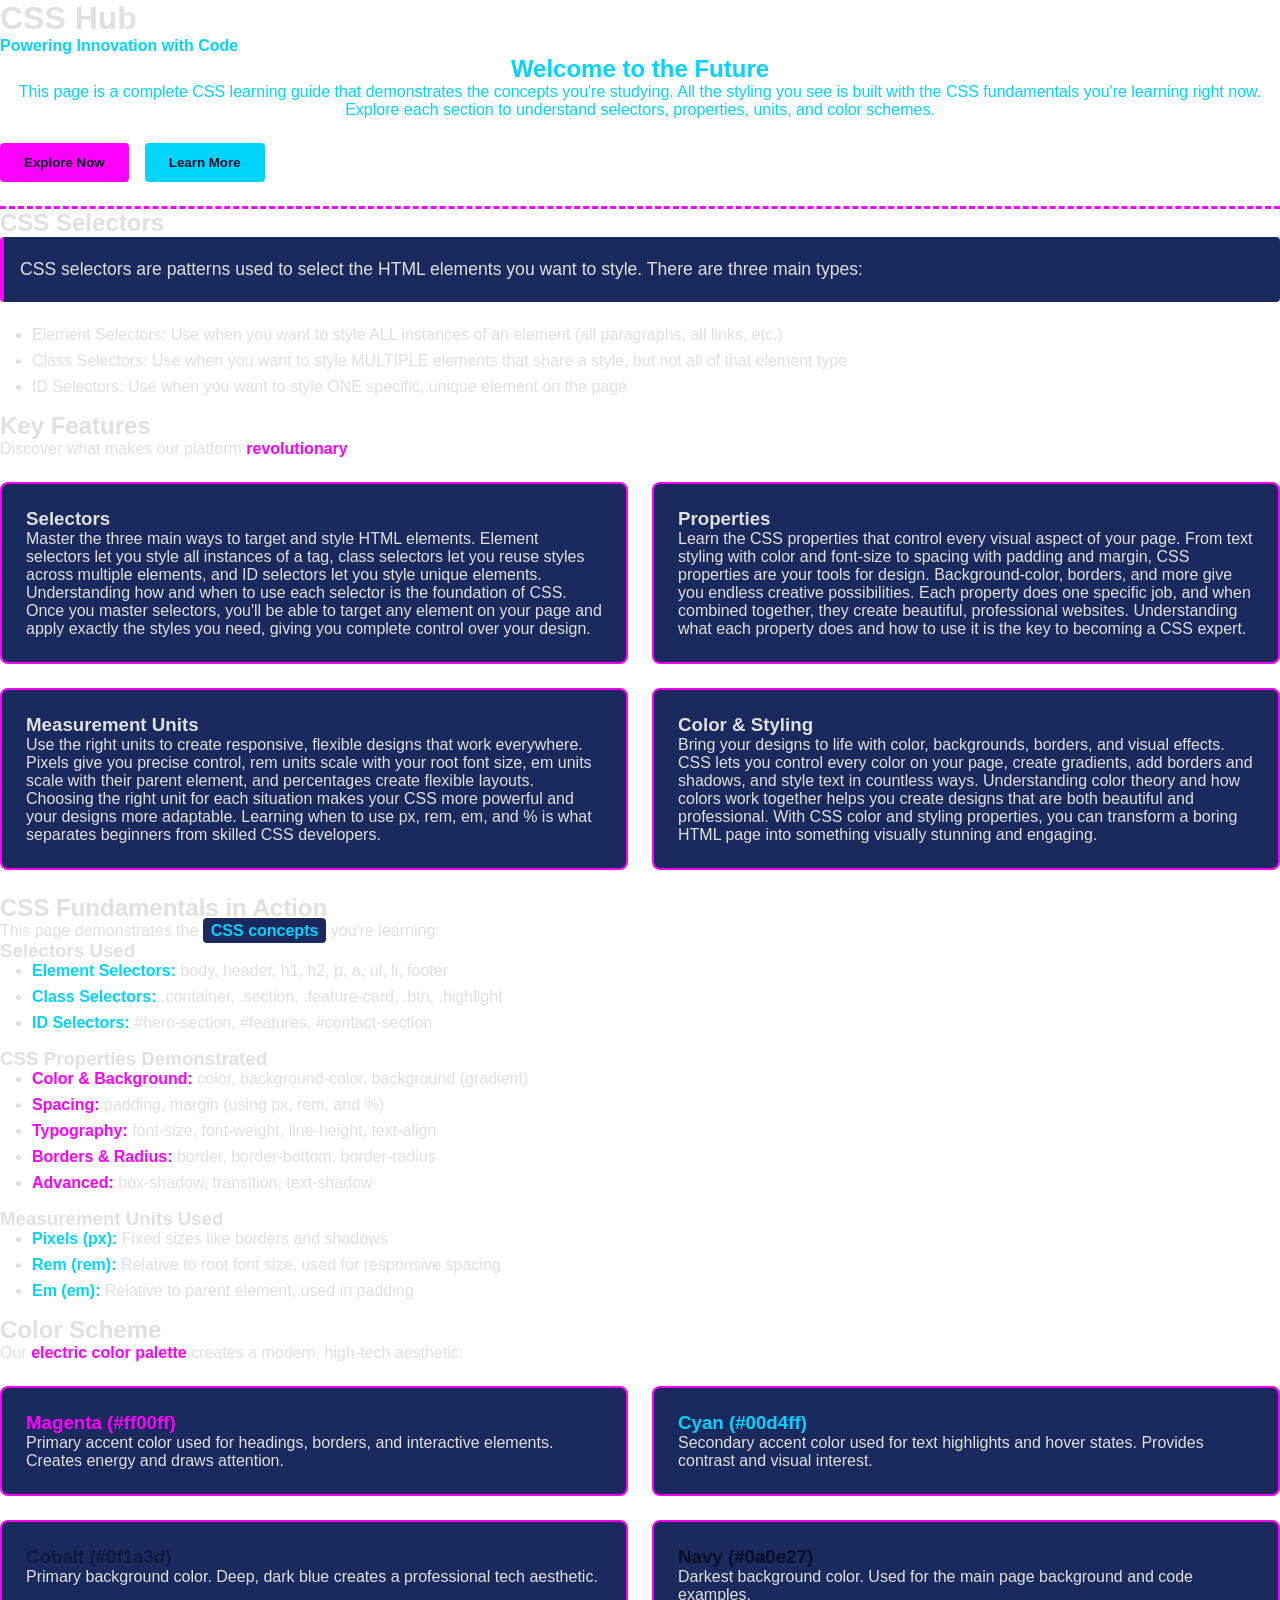
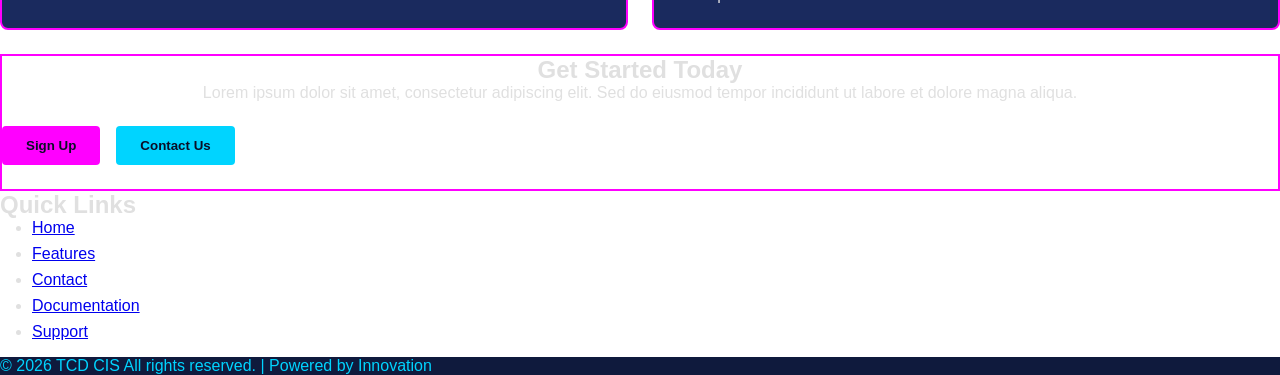
==== lab04/index.html @ 96d34fb6 "Rename index-copy.html to index.html" ====
<!DOCTYPE html>
<html lang="en">
<head>
    <meta charset="UTF-8">
    <meta name="viewport" content="width=device-width, initial-scale=1.0">
    <title>Electric Tech Hub</title>
    <style>
        /* Element Selectors */
        * {
            margin: 0;
            padding: 0;
            box-sizing: border-box;
        }        

        ul, ol {
            margin-left: 2rem;
            margin-bottom: 1rem;
        }

        li {
            margin-bottom: 0.5rem;
        }

        /* Class Selectors */
        .highlight {
            background-color: #1a2a5e;
            color: #00d4ff;
            padding: 0.25em 0.5em;
            border-radius: 4px;
            font-weight: bold;
        }

        .feature-grid {
            display: grid;
            grid-template-columns: 1fr 1fr;
            gap: 1.5rem;
            margin: 1.5rem 0;
        }

        .feature-card {
            background-color: #1a2a5e;
            padding: 1.5rem;
            border: 2px solid #ff00ff;
            border-radius: 8px;
            transition: all 0.3s ease;
        }

        .feature-card:hover {
            border-color: #00d4ff;
            box-shadow: 0 0 20px rgba(0, 212, 255, 0.3);
        }

        .feature-card h3 {
            margin-top: 0;
        }

        .accent-text {
            color: #ff00ff;
            font-weight: bold;
        }

        .cyan-accent {
            color: #00d4ff;
            font-weight: bold;
        }

        .intro-text {
            font-size: 1.1rem;
            line-height: 1.9;
            margin-bottom: 1.5rem;
            padding: 1rem;
            background-color: #1a2a5e;
            border-left: 4px solid #ff00ff;
            border-radius: 4px;
        }

        .code-example {
            background-color: #0a0e27;
            padding: 1rem;
            margin: 1rem 0;
            border-radius: 4px;
            border: 1px solid #00d4ff;
            font-family: 'Courier New', monospace;
            color: #00d4ff;
            overflow-x: auto;
        }

        .button-group {
            display: flex;
            gap: 1rem;
            margin: 1.5rem 0;
            flex-wrap: wrap;
        }

        .btn {
            padding: 0.75rem 1.5rem;
            background-color: #ff00ff;
            color: #0a0e27;
            border: none;
            border-radius: 4px;
            font-weight: bold;
            cursor: pointer;
            transition: all 0.3s ease;
        }

        .btn:hover {
            background-color: #00d4ff;
            box-shadow: 0 0 15px rgba(0, 212, 255, 0.5);
        }

        .btn-secondary {
            background-color: #00d4ff;
            color: #0a0e27;
        }

        .btn-secondary:hover {
            background-color: #ff00ff;
            box-shadow: 0 0 15px rgba(255, 0, 255, 0.5);
        }

        /* ID Selector */
        #hero-section {
            color: #00d4ff;
            text-align: center;
            border:none;
            border-bottom: 3px dashed #ff00ff;
        }

        #contact-section {
            border: 2px solid #ff00ff;
            text-align: center;
        }
    </style>
</head>
<body style= "color: #e0e0e0; background_color: #0a0e27; font-family: Arial, sans-serif;">
    <header>
        <div class="container">
            <h1>CSS Hub</h1>
            <p class="cyan-accent">Powering Innovation with Code</p>
        </div>
    </header>

    <main class="container">
        <!-- Hero Section -->
        <section id="hero-section" class="section">
            <h1>Welcome to the Future</h1>
            <p>This page is a complete CSS learning guide that demonstrates the concepts you're studying. All the styling you see is built with the CSS fundamentals you're learning right now. Explore each section to understand selectors, properties, units, and color schemes.</p>
            <div class="button-group">
                <button class="btn">Explore Now</button>
                <button class="btn btn-secondary">Learn More</button>
            </div>
        </section>

        <!-- About Section -->
        <section class="section">
            <h2>CSS Selectors</h2>
            <div class="intro-text">
                <p>CSS selectors are patterns used to select the HTML elements you want to style. There are three main types:</p>
            </div>
            <ul>
                <li><span class="highlight-magenta">Element Selectors:</span> Use when you want to style ALL instances of an element (all paragraphs, all links, etc.)</li>
                <li><span class="highlight-magenta">Class Selectors:</span> Use when you want to style MULTIPLE elements that share a style, but not all of that element type</li>
                <li><span class="highlight-magenta">ID Selectors:</span> Use when you want to style ONE specific, unique element on the page</li>
            </ul>
        </section>

        <!-- Features Section -->
        <section class="section">
            <h2>Key Features</h2>
            <p>Discover what makes our platform <span class="accent-text">revolutionary</span>:</p>
            
            <div class="feature-grid">
                <div class="feature-card">
                    <h3>Selectors</h3>
                    <p>Master the three main ways to target and style HTML elements. Element selectors let you style all instances of a tag, class selectors let you reuse styles across multiple elements, and ID selectors let you style unique elements. Understanding how and when to use each selector is the foundation of CSS. Once you master selectors, you'll be able to target any element on your page and apply exactly the styles you need, giving you complete control over your design.</p>
                </div>
                <div class="feature-card">
                    <h3>Properties</h3>
                    <p>Learn the CSS properties that control every visual aspect of your page. From text styling with color and font-size to spacing with padding and margin, CSS properties are your tools for design. Background-color, borders, and more give you endless creative possibilities. Each property does one specific job, and when combined together, they create beautiful, professional websites. Understanding what each property does and how to use it is the key to becoming a CSS expert.</p>
                </div>
                <div class="feature-card">
                    <h3>Measurement Units</h3>
                    <p>Use the right units to create responsive, flexible designs that work everywhere. Pixels give you precise control, rem units scale with your root font size, em units scale with their parent element, and percentages create flexible layouts. Choosing the right unit for each situation makes your CSS more powerful and your designs more adaptable. Learning when to use px, rem, em, and % is what separates beginners from skilled CSS developers.</p>
                </div>
                <div class="feature-card">
                    <h3>Color & Styling</h3>
                    <p>Bring your designs to life with color, backgrounds, borders, and visual effects. CSS lets you control every color on your page, create gradients, add borders and shadows, and style text in countless ways. Understanding color theory and how colors work together helps you create designs that are both beautiful and professional. With CSS color and styling properties, you can transform a boring HTML page into something visually stunning and engaging.</p>
                </div>
            </div>
        </section>

        <!-- CSS Concepts Section -->
        <section class="section">
            <h2>CSS Fundamentals in Action</h2>
            <p>This page demonstrates the <span class="highlight">CSS concepts</span> you're learning:</p>
            
            <h3>Selectors Used</h3>
            <ul>
                <li><span class="cyan-accent">Element Selectors:</span> body, header, h1, h2, p, a, ul, li, footer</li>
                <li><span class="cyan-accent">Class Selectors:</span> .container, .section, .feature-card, .btn, .highlight</li>
                <li><span class="cyan-accent">ID Selectors:</span> #hero-section, #features, #contact-section</li>
            </ul>

            <h3>CSS Properties Demonstrated</h3>
            <ul>
                <li><span class="accent-text">Color & Background:</span> color, background-color, background (gradient)</li>
                <li><span class="accent-text">Spacing:</span> padding, margin (using px, rem, and %)</li>
                <li><span class="accent-text">Typography:</span> font-size, font-weight, line-height, text-align</li>
                <li><span class="accent-text">Borders & Radius:</span> border, border-bottom, border-radius</li>
                <li><span class="accent-text">Advanced:</span> box-shadow, transition, text-shadow</li>
            </ul>

            <h3>Measurement Units Used</h3>
            <ul>
                <li><span class="cyan-accent">Pixels (px):</span> Fixed sizes like borders and shadows</li>
                <li><span class="cyan-accent">Rem (rem):</span> Relative to root font size, used for responsive spacing</li>
                <li><span class="cyan-accent">Em (em):</span> Relative to parent element, used in padding</li>
            </ul>
        </section>

        <!-- Color Palette Section -->
        <section class="section">
            <h2>Color Scheme</h2>
            <p>Our <span class="accent-text">electric color palette</span> creates a modern, high-tech aesthetic:</p>
            
            <div class="feature-grid">
                <div class="feature-card">
                    <h3 style="color: #ff00ff;">Magenta (#ff00ff)</h3>
                    <p>Primary accent color used for headings, borders, and interactive elements. Creates energy and draws attention.</p>
                </div>
                <div class="feature-card">
                    <h3 style="color: #00d4ff;">Cyan (#00d4ff)</h3>
                    <p>Secondary accent color used for text highlights and hover states. Provides contrast and visual interest.</p>
                </div>
                <div class="feature-card">
                    <h3 style="color: #0f1a3d;">Cobalt (#0f1a3d)</h3>
                    <p>Primary background color. Deep, dark blue creates a professional tech aesthetic.</p>
                </div>
                <div class="feature-card">
                    <h3 style="color: #0a0e27;">Navy (#0a0e27)</h3>
                    <p>Darkest background color. Used for the main page background and code examples.</p>
                </div>
            </div>
        </section>

        <!-- Contact Section -->
        <section id="contact-section" class="section">
            <h2>Get Started Today</h2>
            <p>Lorem ipsum dolor sit amet, consectetur adipiscing elit. Sed do eiusmod tempor incididunt ut labore et dolore magna aliqua.</p>
            <div class="button-group">
                <button class="btn">Sign Up</button>
                <button class="btn btn-secondary">Contact Us</button>
            </div>
        </section>

        <!-- Navigation Example -->
        <section class="section">
            <h2>Quick Links</h2>
            <nav>
                <ul>
                    <li><a href="#hero-section">Home</a></li>
                    <li><a href="#features">Features</a></li>
                    <li><a href="#contact-section">Contact</a></li>
                    <li><a href="#">Documentation</a></li>
                    <li><a href="#">Support</a></li>
                </ul>
            </nav>
        </section>
    </main>

    <footer style ="color: #00d4ff ;background-color: #0f1a3d;">
        <div class="container">
            <p>&copy; 2026 TCD CIS All rights reserved. | Powered by Innovation</p>
        </div>
    </footer>
</body>
</html>
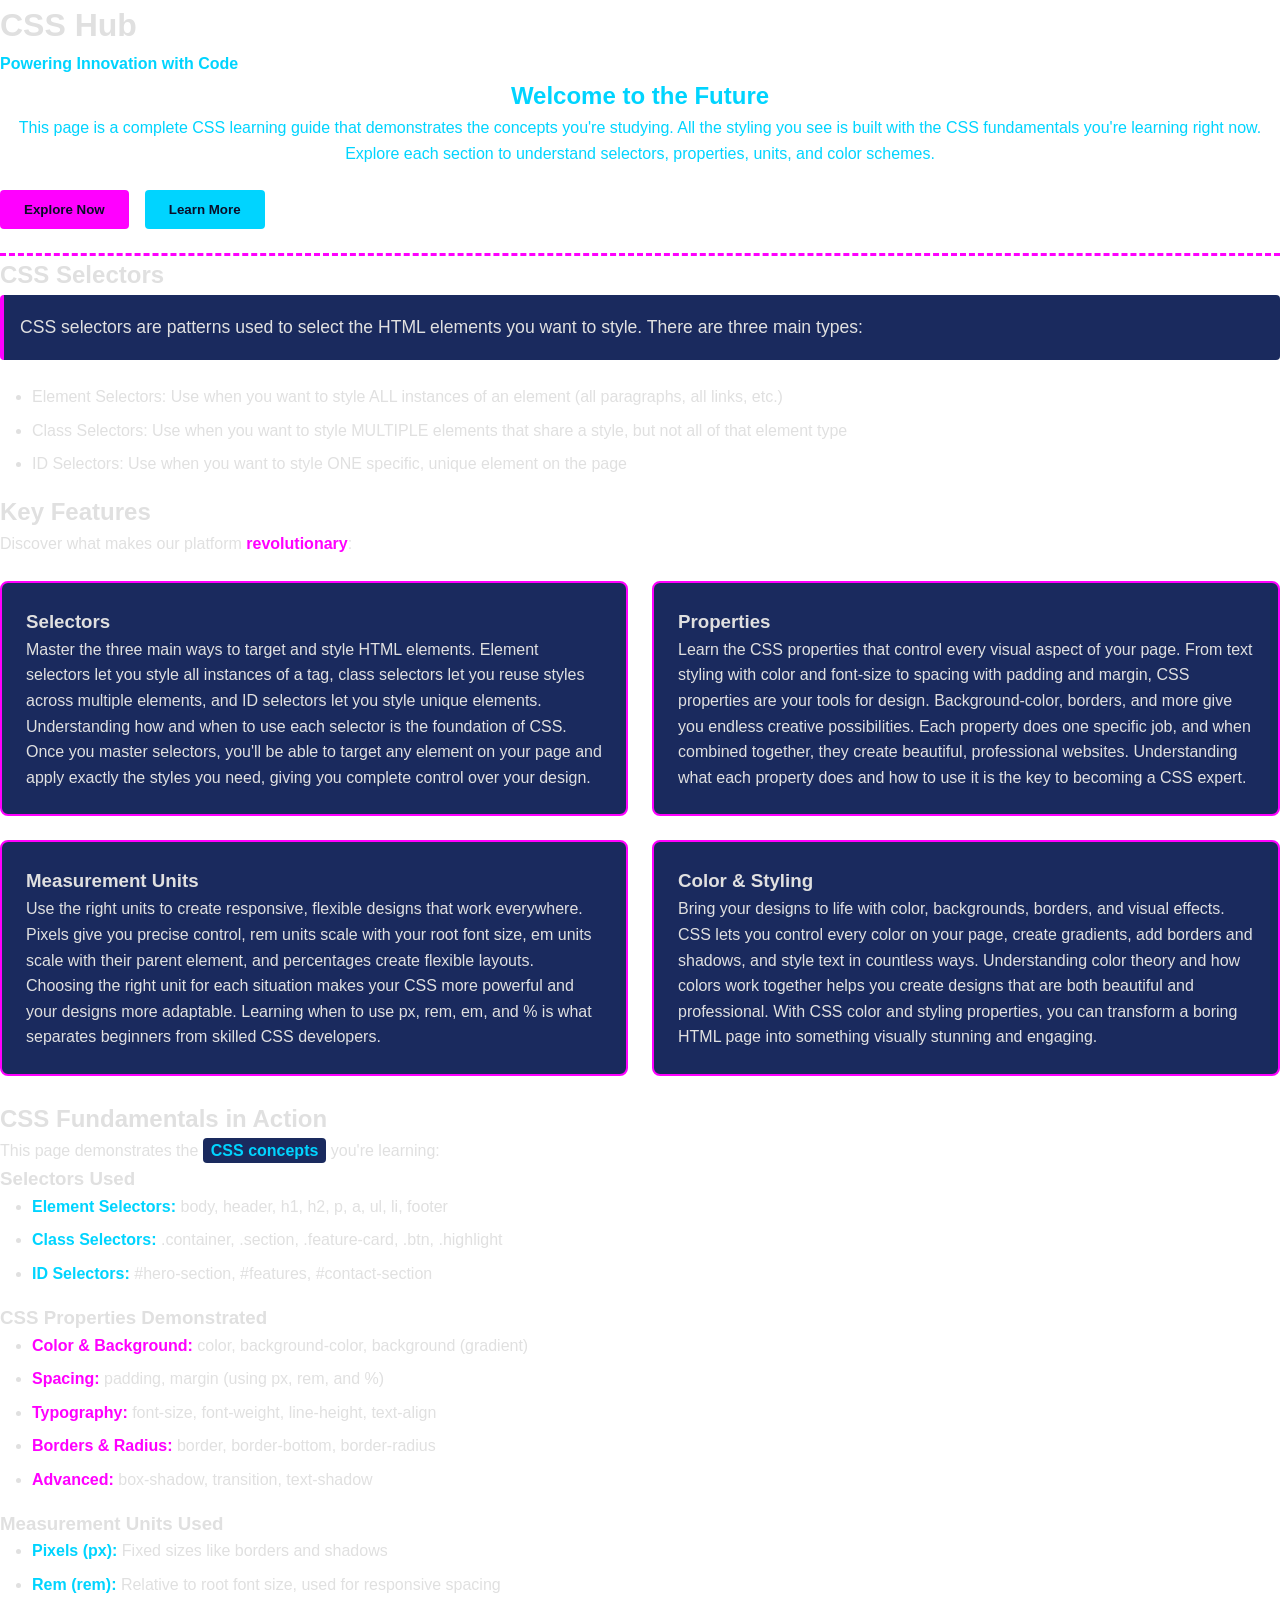
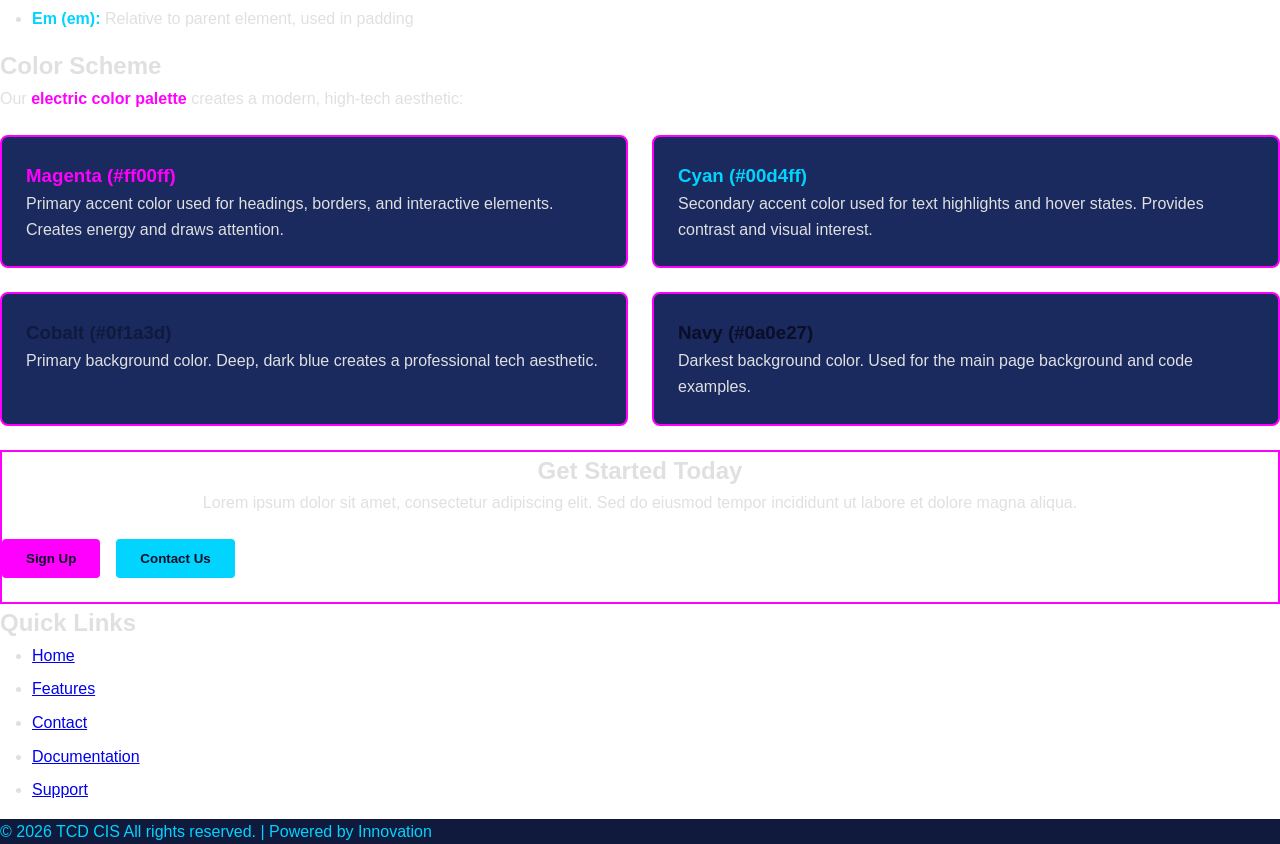
==== commit b16fdf80: "Update index.html added line height" ====
--- a/lab04/index.html
+++ b/lab04/index.html
@@ -132,7 +132,7 @@
         }
     </style>
 </head>
-<body style= "color: #e0e0e0; background_color: #0a0e27; font-family: Arial, sans-serif;">
+<body style= "color: #e0e0e0; background_color: #0a0e27; font-family: Arial, sans-serif; line-height: 1.6">
     <header>
         <div class="container">
             <h1>CSS Hub</h1>
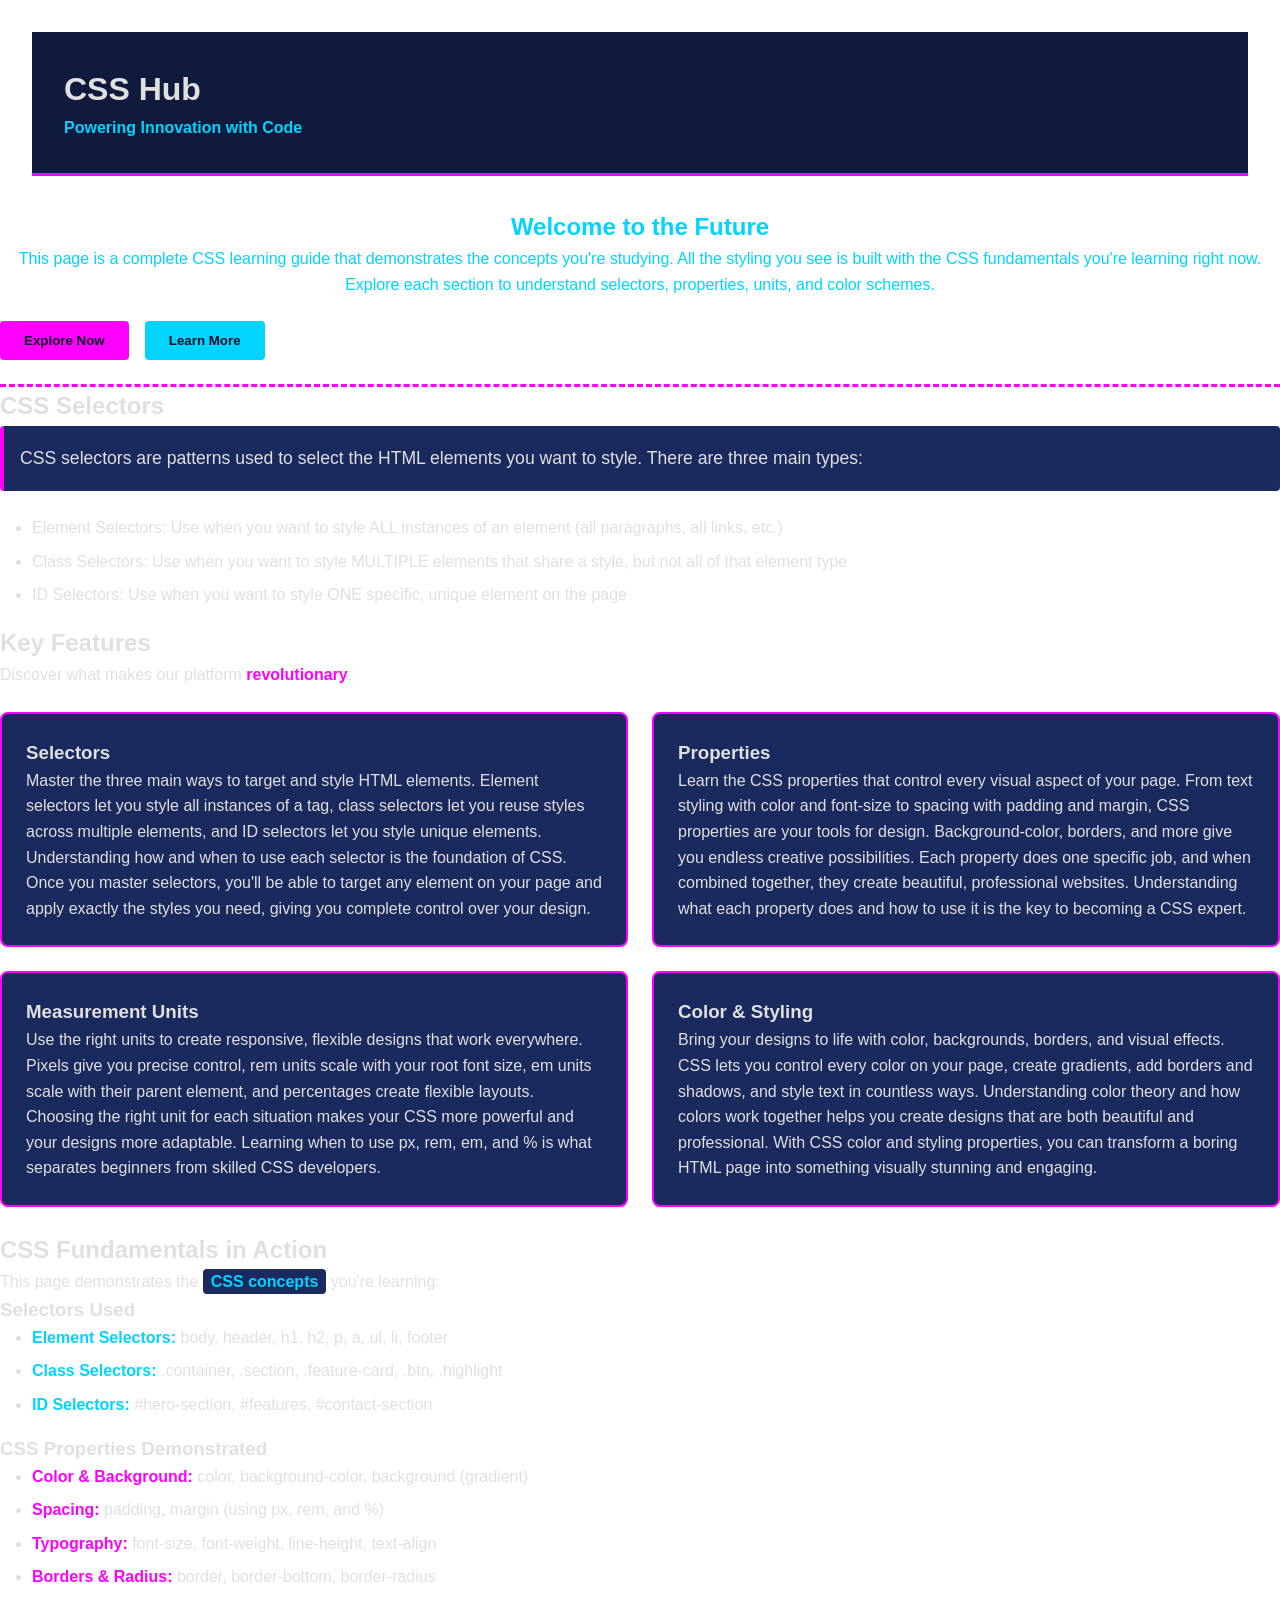
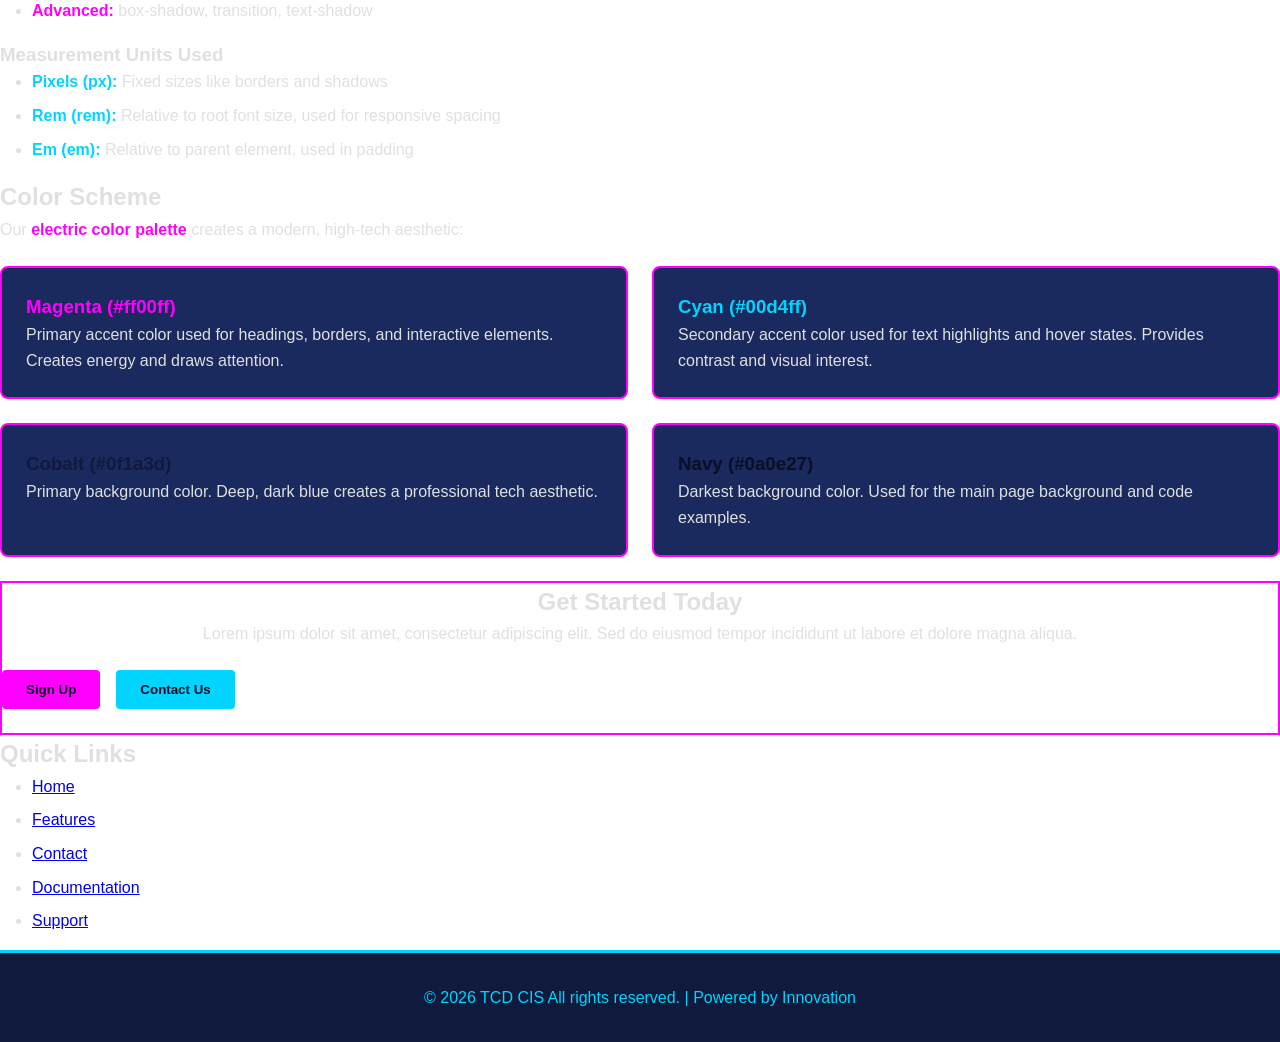
==== commit 74bede93: "Update index.html Finished footer, header and body" ====
--- a/lab04/index.html
+++ b/lab04/index.html
@@ -133,7 +133,7 @@
     </style>
 </head>
 <body style= "color: #e0e0e0; background_color: #0a0e27; font-family: Arial, sans-serif; line-height: 1.6">
-    <header>
+    <header style ="background-color: #0f1a3d; padding: 2rem; border-bottom: 3px solid  #ff00ff; margin: 2rem;">
         <div class="container">
             <h1>CSS Hub</h1>
             <p class="cyan-accent">Powering Innovation with Code</p>
@@ -268,7 +268,7 @@
         </section>
     </main>
 
-    <footer style ="color: #00d4ff ;background-color: #0f1a3d;">
+    <footer style ="color: #00d4ff ;background-color: #0f1a3d; padding: 2rem; text-align: center; border-top: 3px solid #00d4ff;">
         <div class="container">
             <p>&copy; 2026 TCD CIS All rights reserved. | Powered by Innovation</p>
         </div>
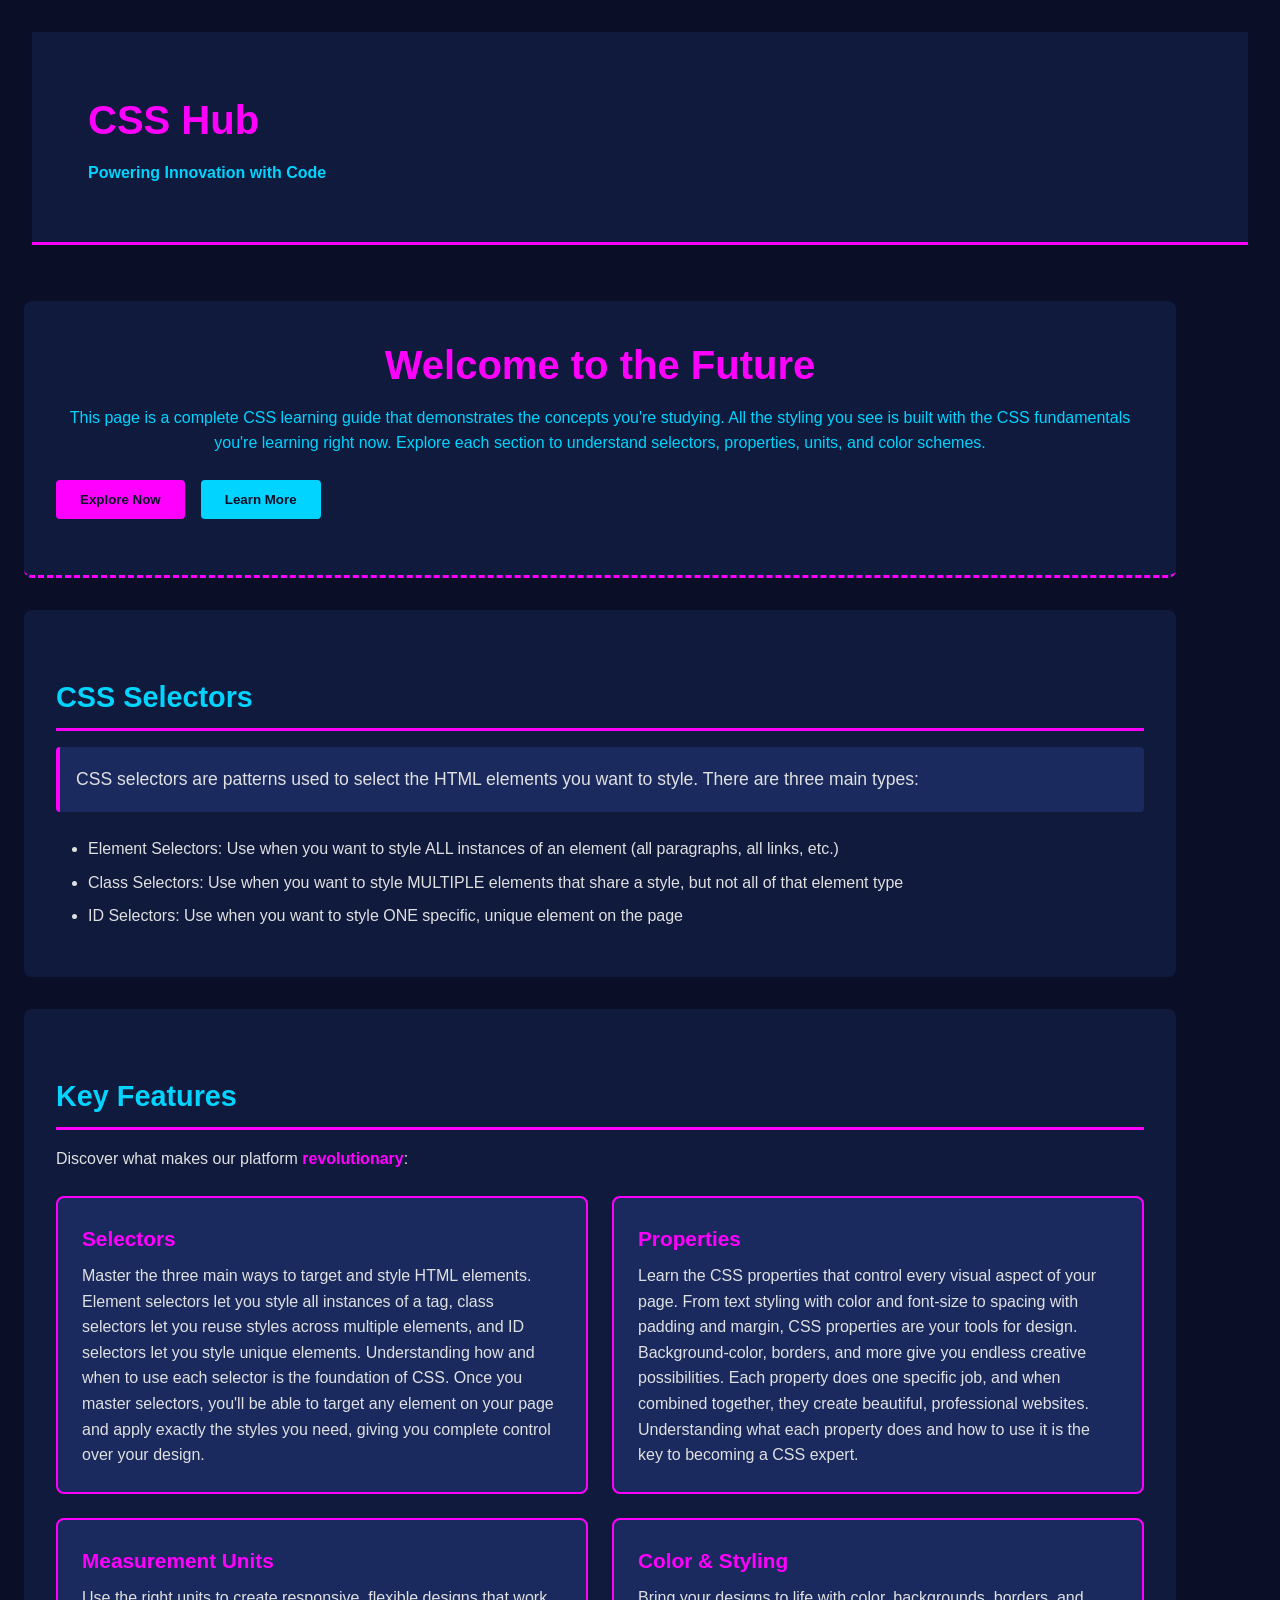
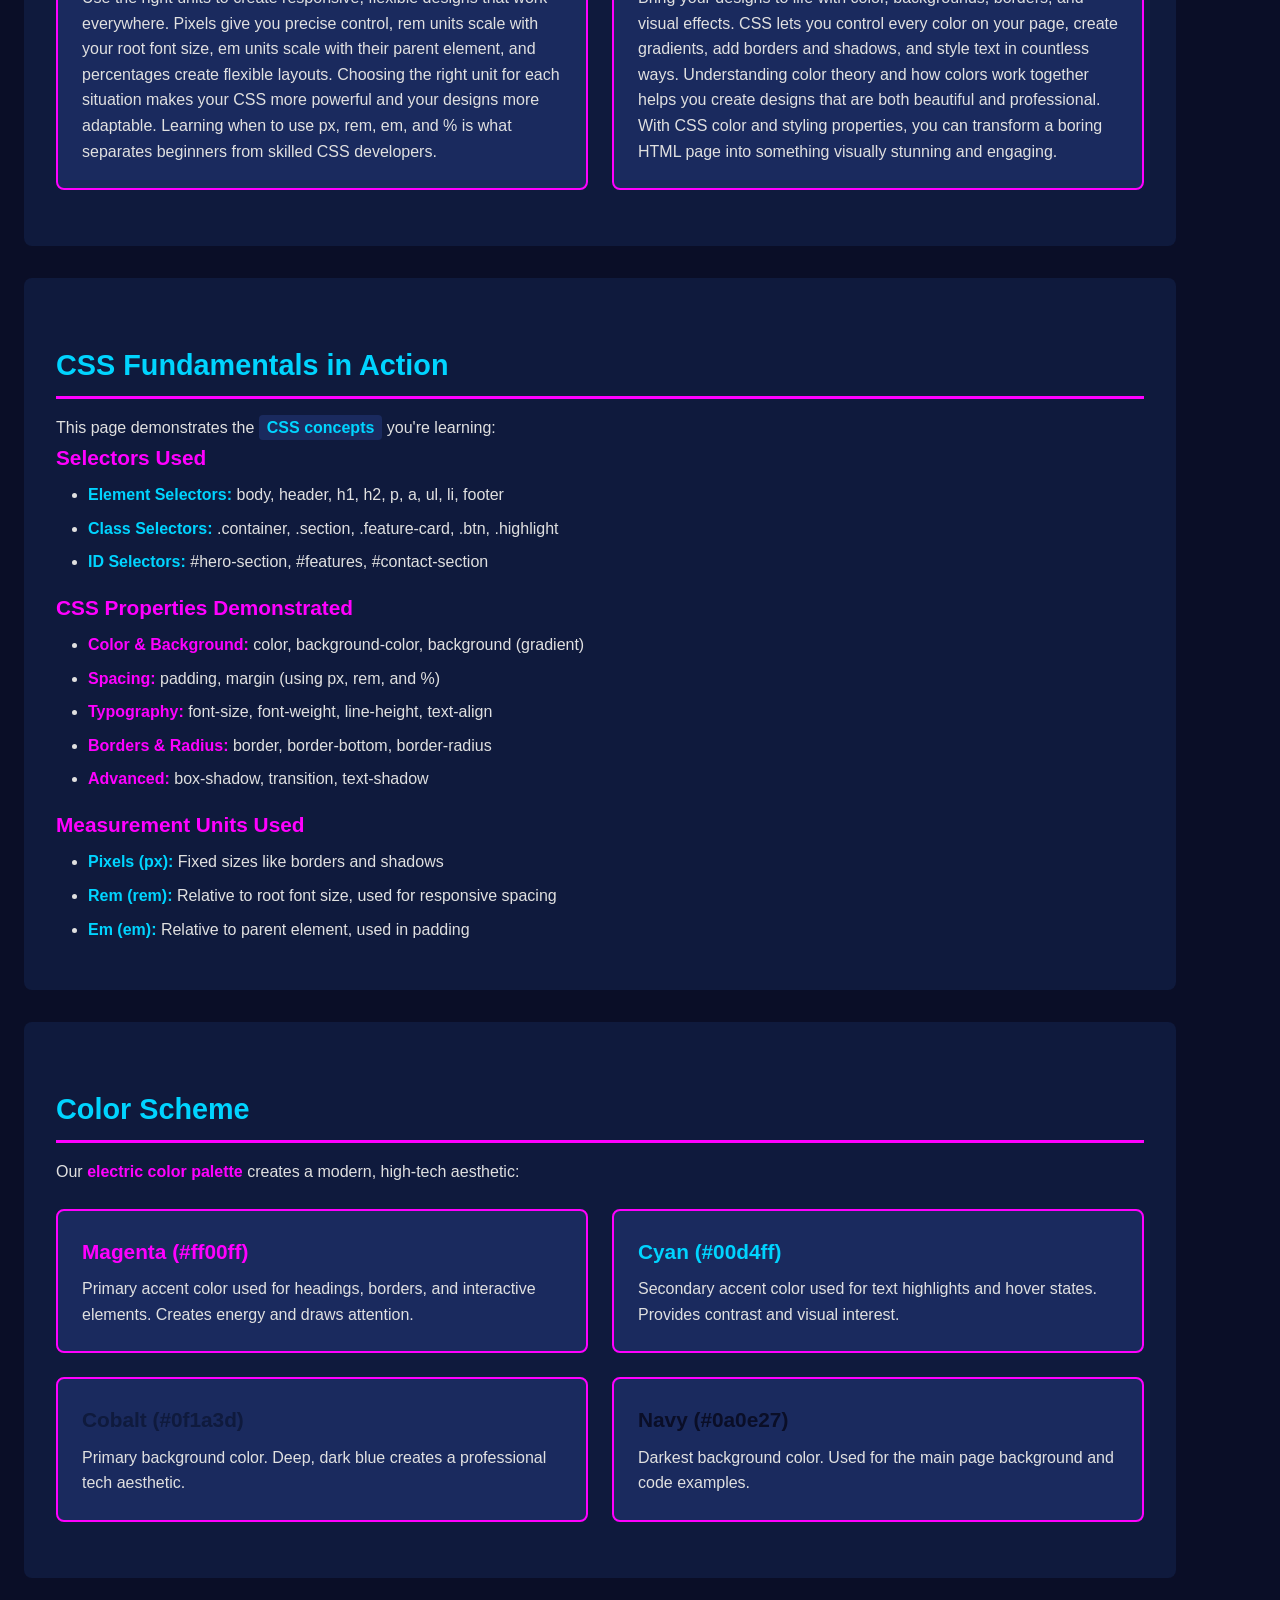
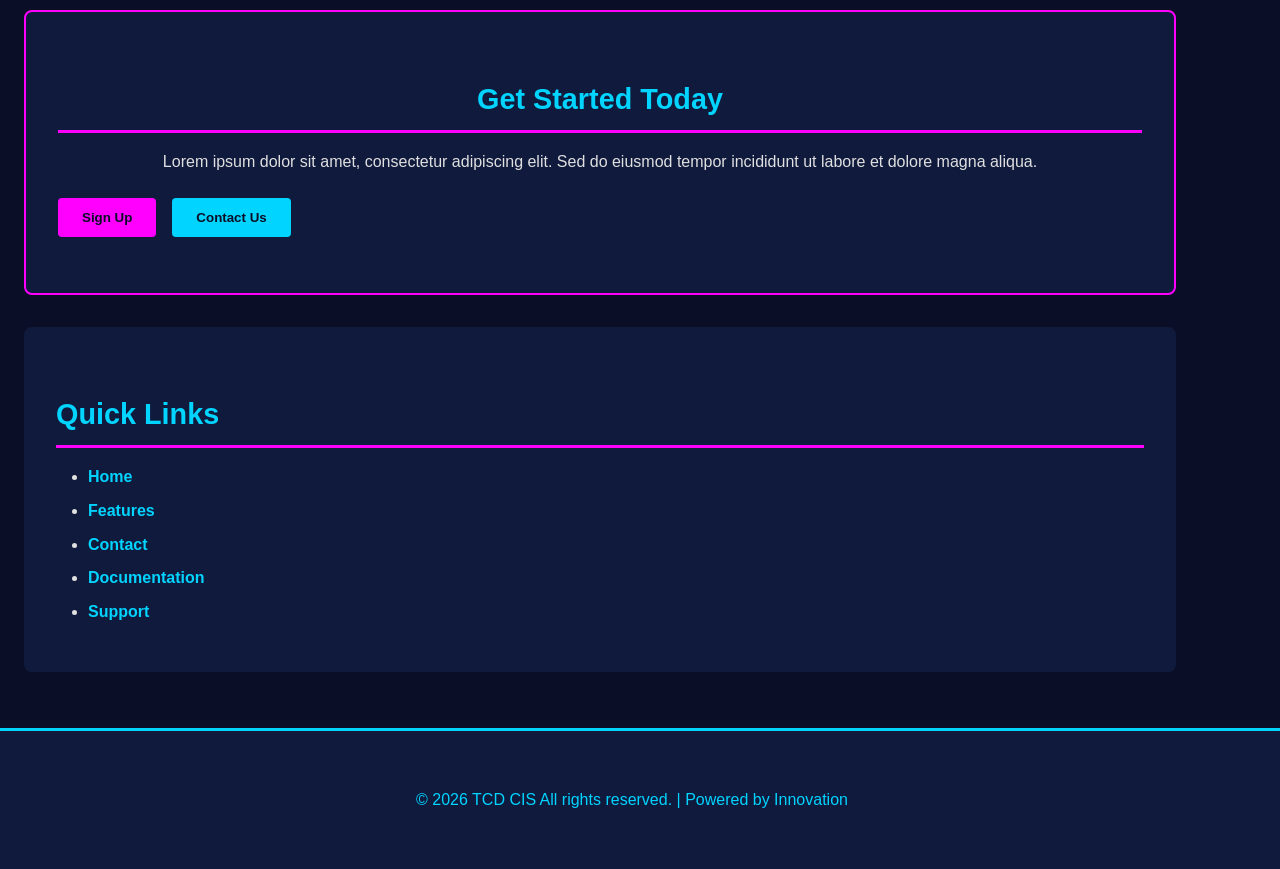
==== commit 1adf6cab: "completed lab04 assignment" ====
--- a/lab04/index.html
+++ b/lab04/index.html
@@ -130,10 +130,72 @@
             border: 2px solid #ff00ff;
             text-align: center;
         }
+        /*Stuff I chnaged for assignment */
+        body {
+            color: #e0e0e0;
+            background-color: #0a0e27;
+            font-family: Arial, sans-serif;
+            line-height: 1.6;
+         }
+         header {
+            background-color: #0f1a3d;
+            padding: 2rem;
+            border-bottom: 3px solid  #ff00ff;
+            margin: 2rem;
+
+         }
+         footer {
+            color: #00d4ff;
+            background-color: #0f1a3d;
+            padding: 2rem;
+            text-align: center;
+            border-top: 3px solid #00d4ff;
+
+         }
+        h1 {
+            color: #ff00ff;
+            font-size: 2.5rem;
+            margin-bottom: 0.5rem;
+         }
+         h2 {
+            color: #00d4ff;
+            font-size: 1.8rem;
+            margin-top: 2rem;
+            margin-bottom: 1rem;
+            padding-bottom: 0.5rem;
+            border-bottom: 3px solid #ff00ff ;
+         }
+         h3 {
+            color: #ff00ff;
+            font-size: 2.5rem;
+            margin-bottom: 0.5rem;
+            font-size: 1.3rem;
+         }
+         a {
+            color:  #00d4ff;
+            font-weight: bold;
+            text-decoration: none;
+         }
+         a:hover {
+            color: #ff00ff;
+         }
+        .container {
+            width: 1200px;
+            margin: 0auto;
+            padding: 1.5rem
+         }
+         .section {
+            background-color:#0f1a3d;
+            padding: 2rem;
+            margin-bottom: 2rem;
+            border-bottom-left-radius: 5px solid #00d4ff;
+            border-radius: 8px;
+         }
+
     </style>
 </head>
-<body style= "color: #e0e0e0; background_color: #0a0e27; font-family: Arial, sans-serif; line-height: 1.6">
-    <header style ="background-color: #0f1a3d; padding: 2rem; border-bottom: 3px solid  #ff00ff; margin: 2rem;">
+<body>
+    <header>
         <div class="container">
             <h1>CSS Hub</h1>
             <p class="cyan-accent">Powering Innovation with Code</p>
@@ -268,7 +330,7 @@
         </section>
     </main>
 
-    <footer style ="color: #00d4ff ;background-color: #0f1a3d; padding: 2rem; text-align: center; border-top: 3px solid #00d4ff;">
+    <footer>
         <div class="container">
             <p>&copy; 2026 TCD CIS All rights reserved. | Powered by Innovation</p>
         </div>
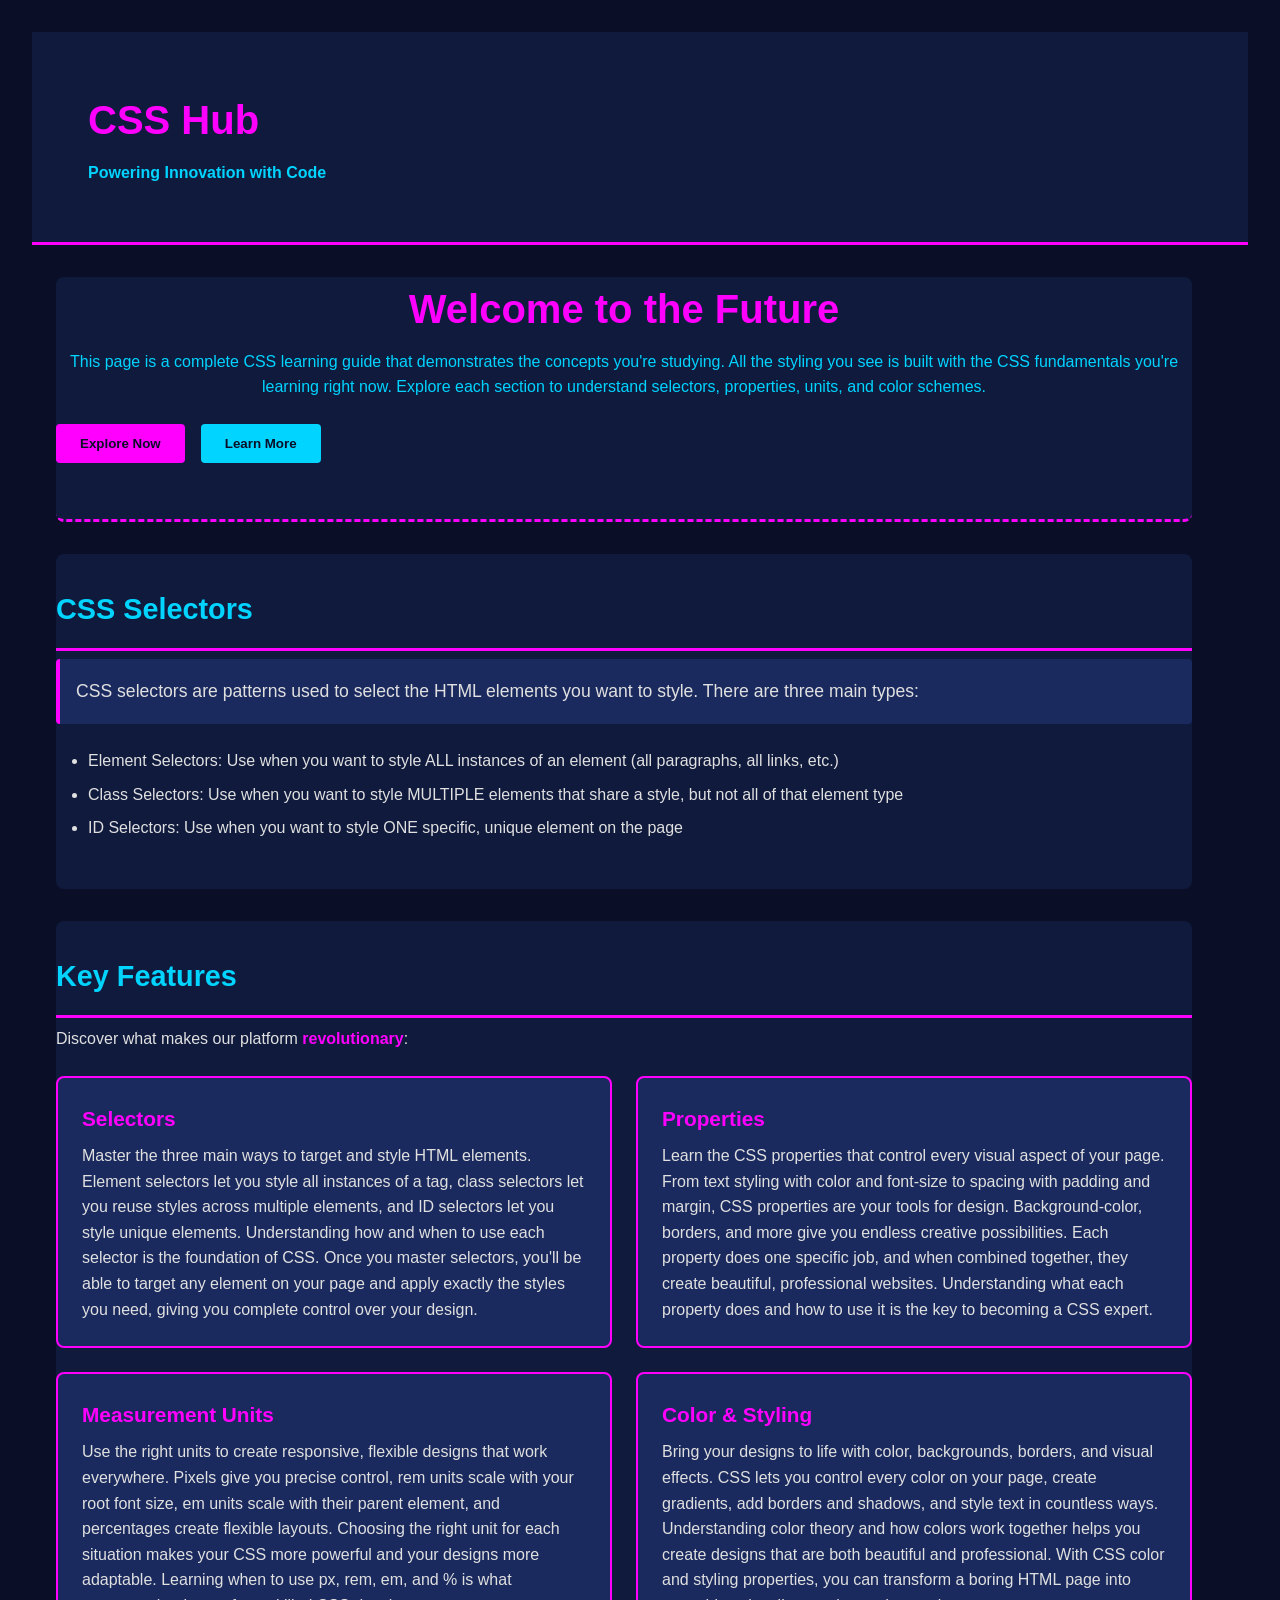
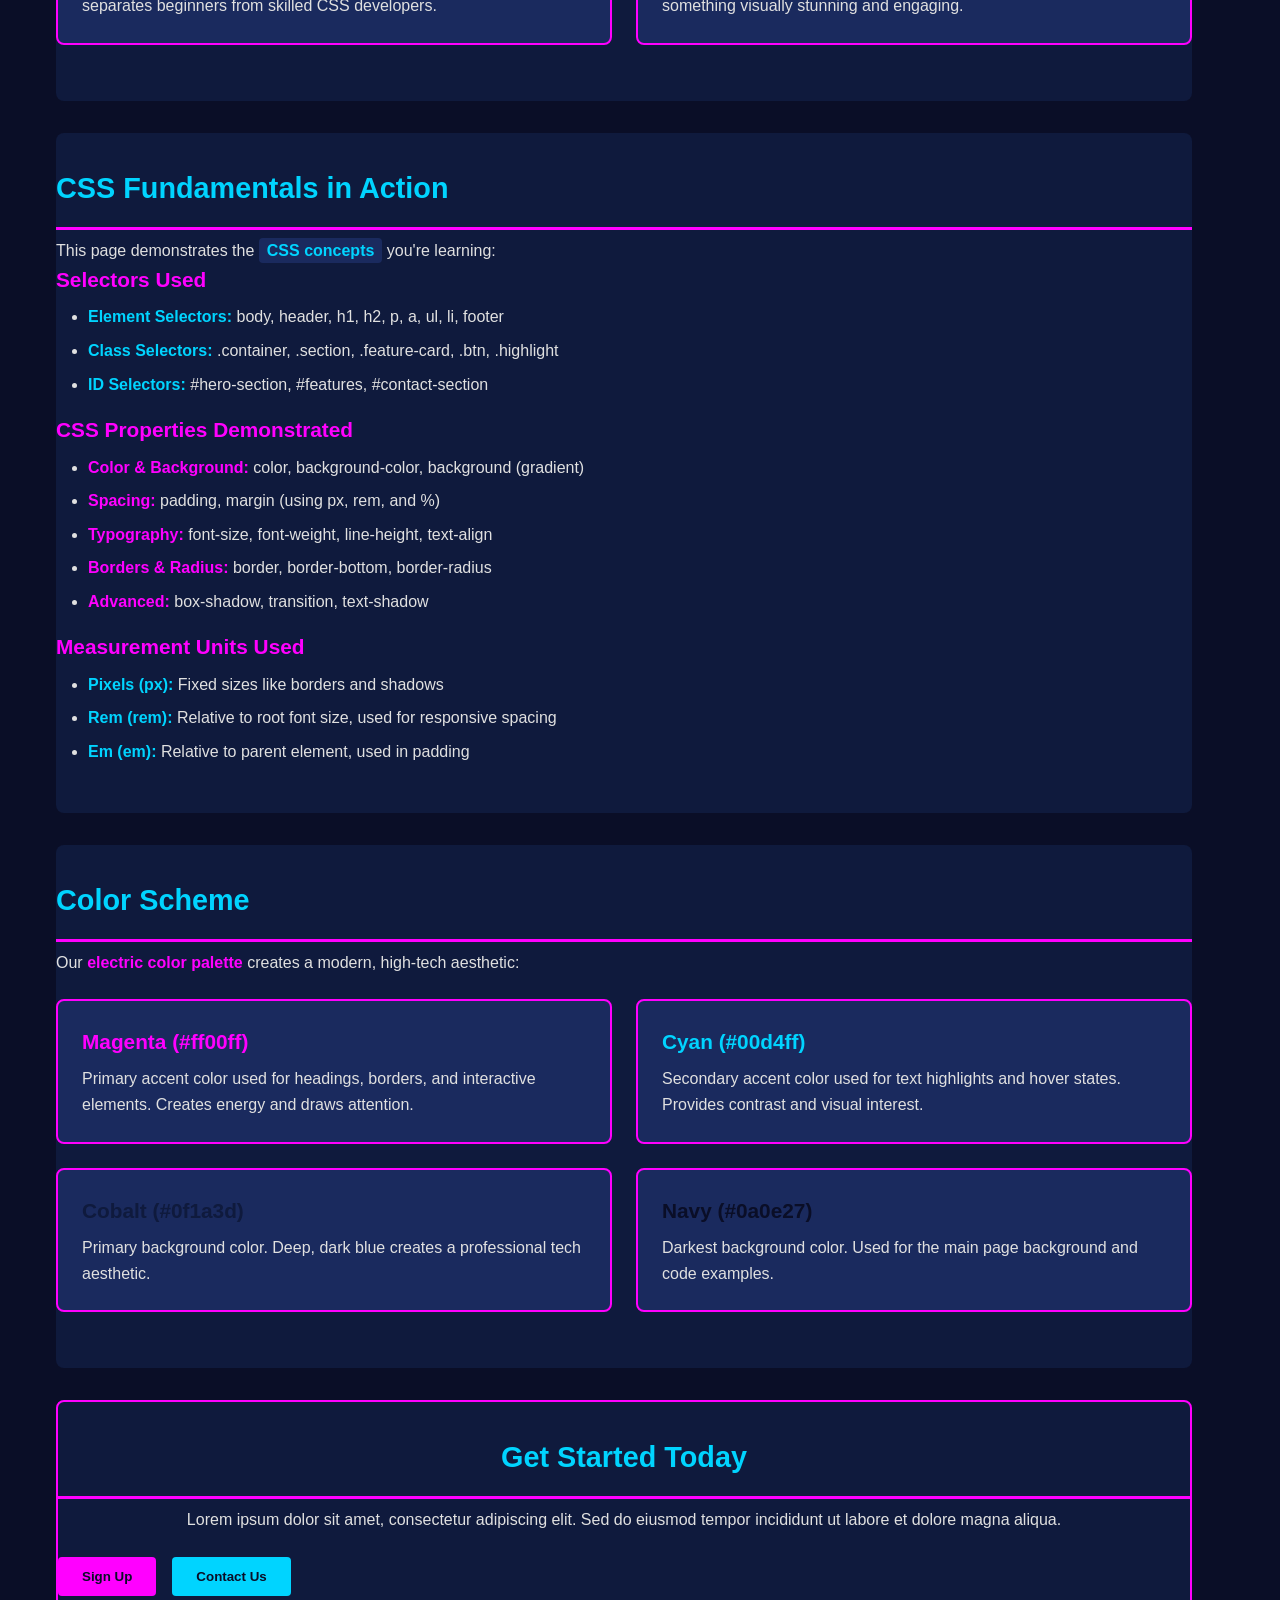
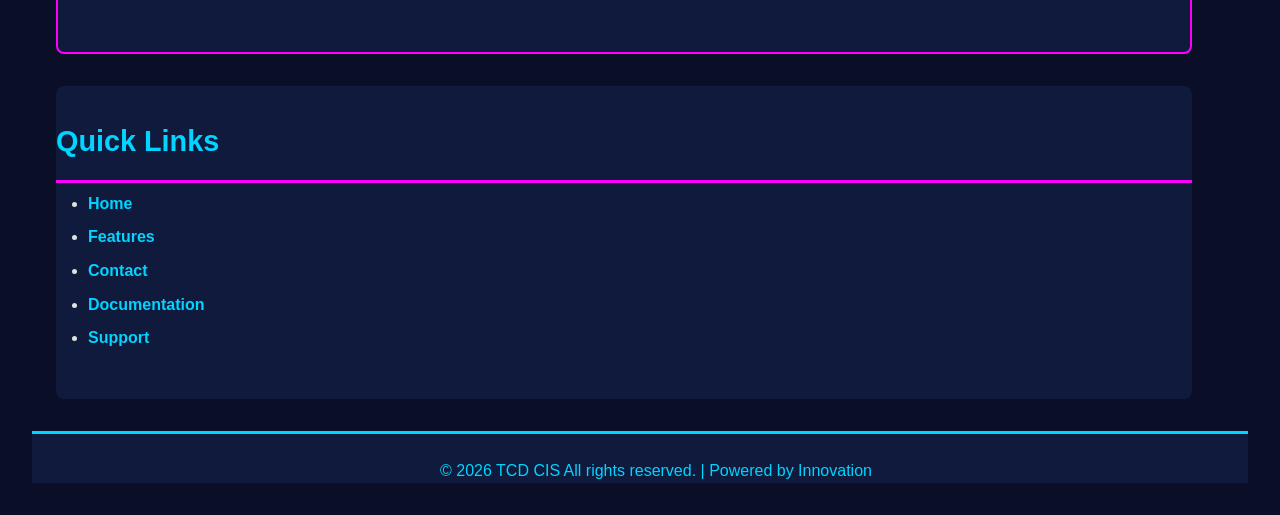
==== commit 62b6d371: "fixed page spacing" ====
--- a/lab04/index.html
+++ b/lab04/index.html
@@ -20,6 +20,55 @@
         li {
             margin-bottom: 0.5rem;
         }
+        /* stuff I changed */
+        body {
+            color: #e0e0e0;
+            background-color: #0a0e27;
+            font-family: Arial, sans-serif;
+            line-height: 1.6;
+         }
+         header {
+            background-color: #0f1a3d;
+            margin: 2rem;
+            border-bottom: 3px solid  #ff00ff;
+            padding: 2rem;
+
+         }
+         footer {
+            color: #00d4ff;
+            background-color: #0f1a3d;
+            margin: 2rem;
+            text-align: center;
+            border-top: 3px solid #00d4ff;
+
+         }
+         h1 {
+            color: #ff00ff;
+            font-size: 2.5rem;
+            padding-bottom: 0.5rem;
+         }
+         h2 {
+            color: #00d4ff;
+            font-size: 1.8rem;
+            padding-top: 2rem;
+            padding-bottom: 1rem;
+            margin-bottom: 0.5rem;
+            border-bottom: 3px solid #ff00ff;
+         }
+         h3 {
+            color: #ff00ff;
+            font-size: 2.5rem;
+            padding-bottom: 0.5rem;
+            font-size: 1.3rem;
+         }
+         a {
+            color:  #00d4ff;
+            font-weight: bold;
+            text-decoration: none;
+         }
+         a:hover {
+            color: #ff00ff;
+         }
 
         /* Class Selectors */
         .highlight {
@@ -117,6 +166,19 @@
             background-color: #ff00ff;
             box-shadow: 0 0 15px rgba(255, 0, 255, 0.5);
         }
+        /* stuff I changed */
+         .container {
+            width: 1200px;
+            margin: 0auto;
+            margin: 1.5rem
+         }
+         .section {
+            background-color:#0f1a3d;
+            margin: 2rem;
+            padding-bottom: 2rem;
+            border-bottom-left-radius: 5px solid #00d4ff;
+            border-radius: 8px;
+         }
 
         /* ID Selector */
         #hero-section {
@@ -130,67 +192,6 @@
             border: 2px solid #ff00ff;
             text-align: center;
         }
-        /*Stuff I chnaged for assignment */
-        body {
-            color: #e0e0e0;
-            background-color: #0a0e27;
-            font-family: Arial, sans-serif;
-            line-height: 1.6;
-         }
-         header {
-            background-color: #0f1a3d;
-            padding: 2rem;
-            border-bottom: 3px solid  #ff00ff;
-            margin: 2rem;
-
-         }
-         footer {
-            color: #00d4ff;
-            background-color: #0f1a3d;
-            padding: 2rem;
-            text-align: center;
-            border-top: 3px solid #00d4ff;
-
-         }
-        h1 {
-            color: #ff00ff;
-            font-size: 2.5rem;
-            margin-bottom: 0.5rem;
-         }
-         h2 {
-            color: #00d4ff;
-            font-size: 1.8rem;
-            margin-top: 2rem;
-            margin-bottom: 1rem;
-            padding-bottom: 0.5rem;
-            border-bottom: 3px solid #ff00ff ;
-         }
-         h3 {
-            color: #ff00ff;
-            font-size: 2.5rem;
-            margin-bottom: 0.5rem;
-            font-size: 1.3rem;
-         }
-         a {
-            color:  #00d4ff;
-            font-weight: bold;
-            text-decoration: none;
-         }
-         a:hover {
-            color: #ff00ff;
-         }
-        .container {
-            width: 1200px;
-            margin: 0auto;
-            padding: 1.5rem
-         }
-         .section {
-            background-color:#0f1a3d;
-            padding: 2rem;
-            margin-bottom: 2rem;
-            border-bottom-left-radius: 5px solid #00d4ff;
-            border-radius: 8px;
-         }
 
     </style>
 </head>
